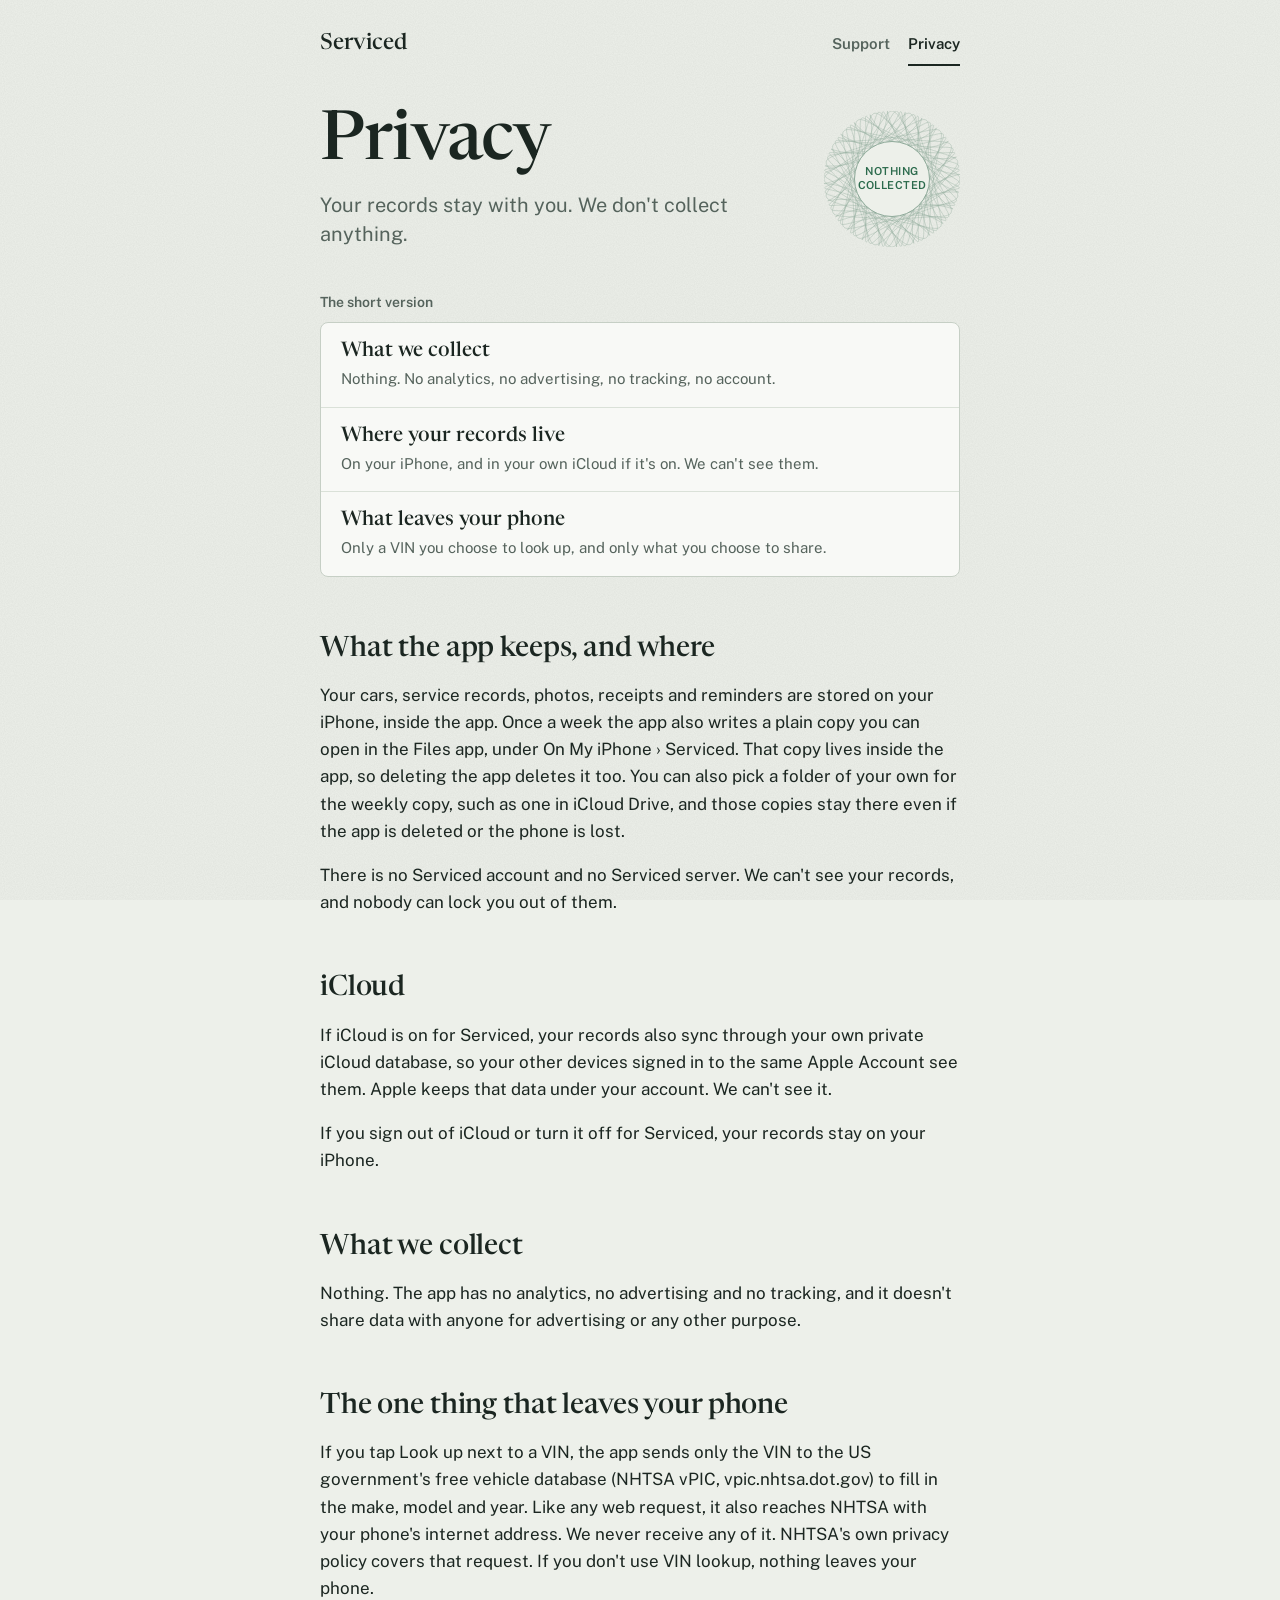
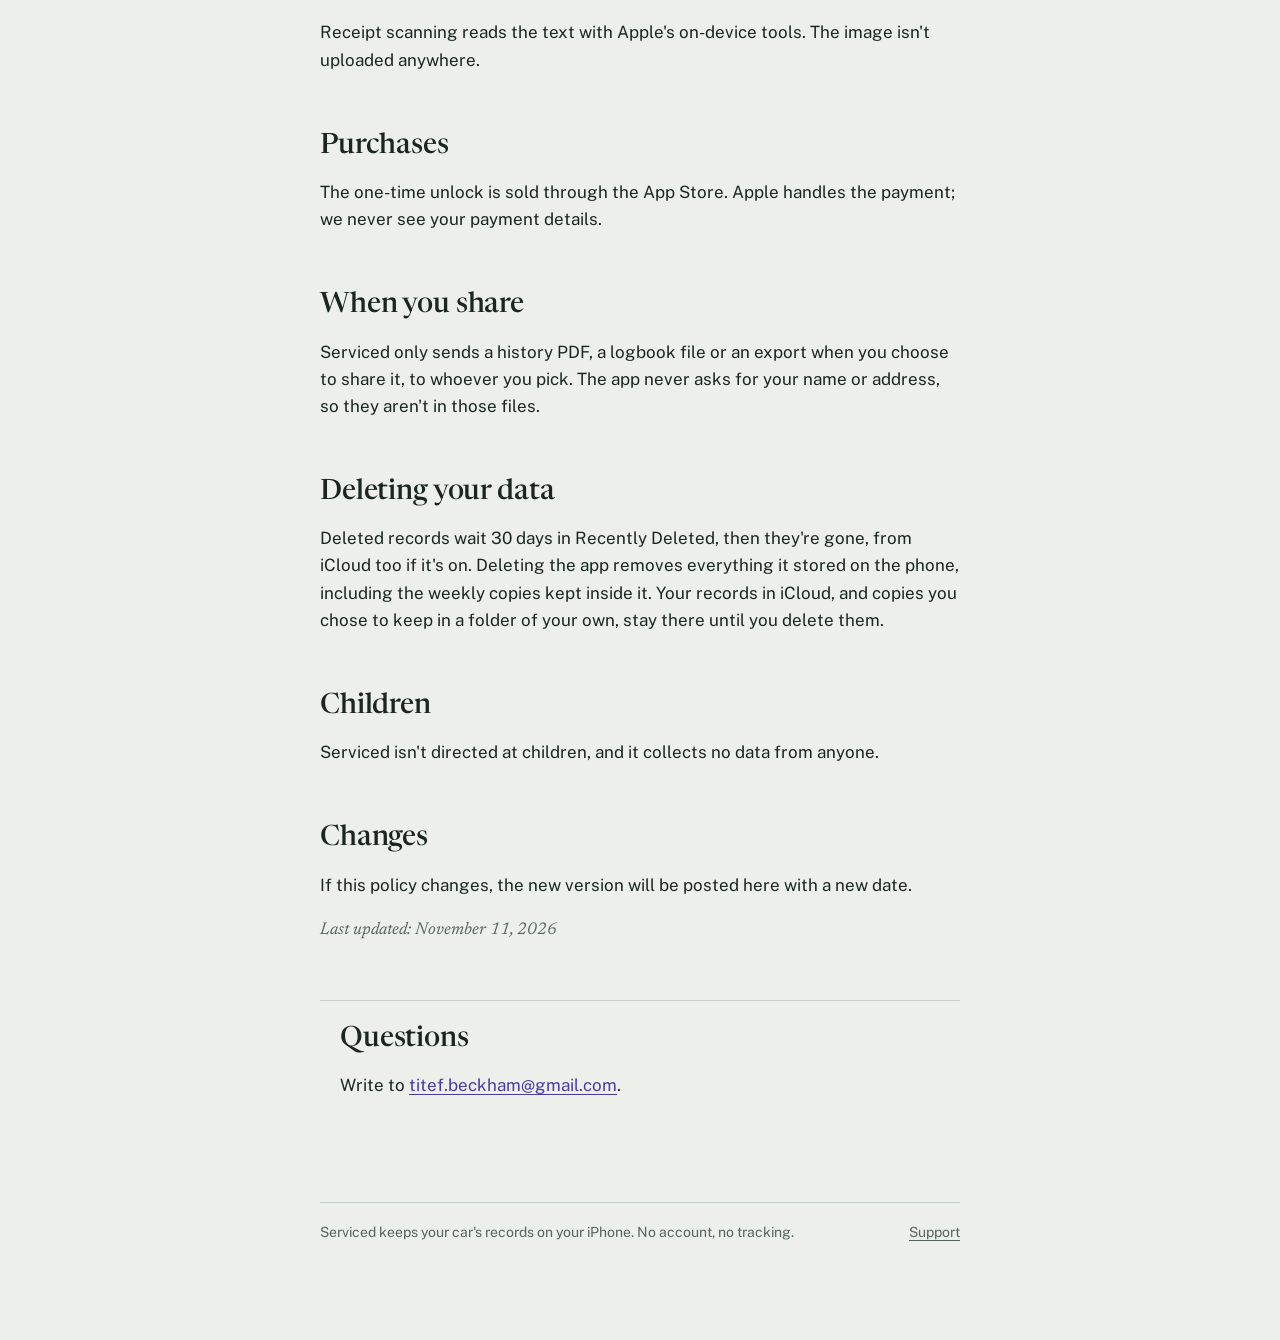
==== privacy/index.html @ 724553af "Serviced help and privacy pages Co-Authored-By: Claude Opus 5.5 <noreply@anthropic.com> Claude-Sessi" ====
<!doctype html>
<html lang="en">
<head>
  <meta charset="utf-8">
  <meta name="viewport" content="width=device-width, initial-scale=1">
  <title>Serviced privacy policy</title>
  <meta name="description" content="Serviced keeps your car's records on your iPhone. It collects nothing.">
  <link rel="preload" href="../assets/fonts/NewsreaderDisplay-Medium.woff2" as="font" type="font/woff2" crossorigin>
  <link rel="stylesheet" href="../assets/site.css">
</head>
<body>
  <div class="page">
    <header class="masthead">
      <a class="wordmark" href="../">Serviced</a>
      <nav aria-label="Pages">
        <a href="../support/">Support</a>
        <a href="../privacy/" aria-current="page">Privacy</a>
      </nav>
    </header>

    <main>
      <div class="title">
        <div>
          <h1>Privacy</h1>
          <p class="lede">Your records stay with you. We don't collect anything.</p>
        </div>
        <div class="seal" aria-hidden="true"><span>NOTHING<br>COLLECTED</span></div>
      </div>

      <h2 class="group">The short version</h2>
      <div class="sheet">
        <div class="fact">
          <strong>What we collect</strong>
          <span class="detail">Nothing. No analytics, no advertising, no tracking, no account.</span>
        </div>
        <div class="fact">
          <strong>Where your records live</strong>
          <span class="detail">On your iPhone, and in your own iCloud if it's on. We can't see them.</span>
        </div>
        <div class="fact">
          <strong>What leaves your phone</strong>
          <span class="detail">Only a VIN you choose to look up, and only what you choose to share.</span>
        </div>
      </div>

      <div class="prose">
        <h2>What the app keeps, and where</h2>
        <p>Your cars, service records, photos, receipts and reminders are stored on your iPhone, inside the app. Once a week the app also writes a plain copy you can open in the Files app, under On My iPhone&nbsp;› Serviced. That copy lives inside the app, so deleting the app deletes it too. You can also pick a folder of your own for the weekly copy, such as one in iCloud Drive, and those copies stay there even if the app is deleted or the phone is lost.</p>
        <p>There is no Serviced account and no Serviced server. We can't see your records, and nobody can lock you out of them.</p>

        <h2>iCloud</h2>
        <p>If iCloud is on for Serviced, your records also sync through your own private iCloud database, so your other devices signed in to the same Apple Account see them. Apple keeps that data under your account. We can't see it.</p>
        <p>If you sign out of iCloud or turn it off for Serviced, your records stay on your iPhone.</p>

        <h2>What we collect</h2>
        <p>Nothing. The app has no analytics, no advertising and no tracking, and it doesn't share data with anyone for advertising or any other purpose.</p>

        <h2>The one thing that leaves your phone</h2>
        <p>If you tap Look up next to a VIN, the app sends only the VIN to the US government's free vehicle database (NHTSA vPIC, vpic.nhtsa.dot.gov) to fill in the make, model and year. Like any web request, it also reaches NHTSA with your phone's internet address. We never receive any of it. NHTSA's own privacy policy covers that request. If you don't use VIN lookup, nothing leaves your phone.</p>
        <p>Receipt scanning reads the text with Apple's on-device tools. The image isn't uploaded anywhere.</p>

        <h2>Purchases</h2>
        <p>The one-time unlock is sold through the App Store. Apple handles the payment; we never see your payment details.</p>

        <h2>When you share</h2>
        <p>Serviced only sends a history PDF, a logbook file or an export when you choose to share it, to whoever you pick. The app never asks for your name or address, so they aren't in those files.</p>

        <h2>Deleting your data</h2>
        <p>Deleted records wait 30 days in Recently Deleted, then they're gone, from iCloud too if it's on. Deleting the app removes everything it stored on the phone, including the weekly copies kept inside it. Your records in iCloud, and copies you chose to keep in a folder of your own, stay there until you delete them.</p>

        <h2>Children</h2>
        <p>Serviced isn't directed at children, and it collects no data from anyone.</p>

        <h2>Changes</h2>
        <p>If this policy changes, the new version will be posted here with a new date.</p>

        <p class="updated">Last updated: November 11, 2026</p>
      </div>

      <section class="contact">
        <h2>Questions</h2>
        <p>Write to <a href="mailto:titef.beckham@gmail.com">titef.beckham@gmail.com</a>.</p>
      </section>
    </main>

    <footer>
      <span>Serviced keeps your car's records on your iPhone. No account, no tracking.</span>
      <a href="../support/">Support</a>
    </footer>
  </div>
</body>
</html>
---- assets/site.css ----
/* Serviced pages: the app's paper-and-ink logbook, set for reading. Colors match Theme.swift. */

@font-face { font-family: "Newsreader Display"; src: url("fonts/NewsreaderDisplay-Medium.woff2") format("woff2"); font-weight: 500; font-display: swap; }
@font-face { font-family: "Newsreader"; src: url("fonts/Newsreader-Regular.woff2") format("woff2"); font-weight: 400; font-display: swap; }
@font-face { font-family: "Newsreader"; src: url("fonts/Newsreader-Italic.woff2") format("woff2"); font-weight: 400; font-style: italic; font-display: swap; }
@font-face { font-family: "Public Sans"; src: url("fonts/PublicSans-Regular.woff2") format("woff2"); font-weight: 400; font-display: swap; }
@font-face { font-family: "Public Sans"; src: url("fonts/PublicSans-SemiBold.woff2") format("woff2"); font-weight: 600; font-display: swap; }

:root {
  color-scheme: light dark;
  --paper: #edf0ea;
  --sheet: #f8f9f6;
  --rule: #c6cfc5;
  --rule-soft: #dae1d8;
  --ink: #1b2621;
  --ink-soft: #55635c;
  --violet: #4a3a9f;
  --green: #2b6a4c;
  --guilloche: #8faa9a;
  --grain-opacity: 0.05;
}

@media (prefers-color-scheme: dark) {
  :root {
    --paper: #141916;
    --sheet: #1c221f;
    --rule: #343d38;
    --rule-soft: #29312c;
    --ink: #e4ece6;
    --ink-soft: #a7b3ac;
    --violet: #a99bff;
    --green: #6fd3a3;
    --guilloche: #4c6b5b;
    --grain-opacity: 0.08;
  }
}

* { box-sizing: border-box; }

html { -webkit-text-size-adjust: 100%; }

body {
  margin: 0;
  overflow-wrap: break-word;
  background-color: var(--paper);
  color: var(--ink);
  font: 400 1.0625rem/1.6 "Public Sans", -apple-system, sans-serif;
  font-feature-settings: "tnum" 0;
}

/* Paper grain, as on the app's pages. */
body::before {
  content: "";
  position: fixed;
  inset: 0;
  pointer-events: none;
  opacity: var(--grain-opacity);
  background-image: url("data:image/svg+xml,%3Csvg xmlns='http://www.w3.org/2000/svg' width='160' height='160'%3E%3Cfilter id='n'%3E%3CfeTurbulence type='fractalNoise' baseFrequency='.9' numOctaves='2' stitchTiles='stitch'/%3E%3CfeColorMatrix values='0 0 0 0 0 0 0 0 0 0 0 0 0 0 0 0 0 0 1 0'/%3E%3C/filter%3E%3Crect width='160' height='160' filter='url(%23n)'/%3E%3C/svg%3E");
}

::selection { background: color-mix(in srgb, var(--violet) 24%, transparent); }

a { color: var(--violet); text-underline-offset: 0.18em; text-decoration-thickness: 1px; }
a:hover { text-decoration-thickness: 2px; }
:focus-visible { outline: 2px solid var(--violet); outline-offset: 3px; border-radius: 3px; }

.page {
  position: relative;
  max-width: 44rem;
  margin: 0 auto;
  padding: 0 16px 72px;
}

@media (min-width: 720px) {
  .page { padding: 0 32px 96px; }
}

.masthead {
  display: flex;
  align-items: baseline;
  justify-content: space-between;
  gap: 16px;
  padding: 22px 0 0;
}

.wordmark {
  font: 500 1.375rem/1 "Newsreader Display", Georgia, serif;
  color: var(--ink);
  text-decoration: none;
}

.masthead nav { display: flex; gap: 18px; }
.masthead nav a {
  font-weight: 600;
  font-size: 0.9375rem;
  color: var(--ink-soft);
  text-decoration: none;
  padding: 10px 0;
}
.masthead nav a[aria-current="page"] { color: var(--ink); box-shadow: inset 0 -2px var(--ink); }

/* Title with the seal beside it, like the Records tab. */
.title {
  display: grid;
  grid-template-columns: minmax(0, 1fr) auto;
  align-items: center;
  gap: 12px;
  margin-top: 44px;
}

h1 {
  margin: 0;
  font: 500 clamp(2.6rem, 9vw, 4.25rem)/0.98 "Newsreader Display", Georgia, serif;
  letter-spacing: -0.015em;
}

.lede {
  margin: 14px 0 0;
  font-size: clamp(1.0625rem, 2.6vw, 1.25rem);
  line-height: 1.45;
  color: var(--ink-soft);
  max-width: 30em;
}

.seal {
  position: relative;
  width: clamp(92px, 22vw, 136px);
  aspect-ratio: 1;
  display: grid;
  place-items: center;
  animation: stamp 520ms cubic-bezier(0.2, 0.9, 0.25, 1.2) 120ms both;
}
.seal::before {
  content: "";
  position: absolute;
  inset: 0;
  background: var(--guilloche);
  -webkit-mask: url("seal.svg") center / contain no-repeat;
  mask: url("seal.svg") center / contain no-repeat;
}
.seal span {
  position: relative;
  display: grid;
  place-items: center;
  width: 56%;
  aspect-ratio: 1;
  border-radius: 50%;
  background: var(--paper);
  border: 1px solid var(--guilloche);
  color: var(--green);
  font: 600 clamp(0.47rem, 1.5vw, 0.6875rem)/1.25 "Public Sans", sans-serif;
  letter-spacing: 0.04em;
  text-align: center;
}

@keyframes stamp {
  from { opacity: 0; transform: scale(1.18) rotate(-10deg); }
  to { opacity: 1; transform: none; }
}

@media (prefers-reduced-motion: reduce) {
  .seal { animation: none; }
}

h2 {
  margin: 56px 0 12px;
  font: 500 1.75rem/1.15 "Newsreader Display", Georgia, serif;
  letter-spacing: -0.005em;
}

.group {
  margin: 44px 0 10px;
  font: 600 0.875rem/1.4 "Public Sans", sans-serif;
  letter-spacing: 0;
  color: var(--ink-soft);
}

/* A sheet of rows, like the app's safety box. */
.sheet {
  background: var(--sheet);
  border: 1px solid var(--rule);
  border-radius: 8px;
}
.sheet > * + * { border-top: 1px solid var(--rule-soft); }

.row { padding: 18px 20px 20px; }
.row h3 {
  margin: 0 0 6px;
  font: 500 1.3125rem/1.25 "Newsreader Display", Georgia, serif;
}
.row p { margin: 0; }
.row p + p { margin-top: 10px; }

/* Three short facts at the top of the privacy policy. */
.fact {
  display: grid;
  gap: 4px;
  padding: 16px 20px;
}
.fact strong { font: 500 1.25rem/1.25 "Newsreader Display", Georgia, serif; }
.fact .detail { color: var(--ink-soft); font-size: 0.9375rem; line-height: 1.5; }

/* What you tap in the app, set apart from the sentence around it. */
.path { font-weight: 600; }

.prose p, .prose li { max-width: 38em; }
.prose ul { padding-left: 1.2em; }
.prose li + li { margin-top: 6px; }

.contact {
  margin-top: 56px;
  padding: 22px 20px;
  border-top: 1px solid var(--rule);
}
.contact h2 { margin-top: 0; }

footer {
  margin-top: 64px;
  padding-top: 18px;
  border-top: 1px solid var(--rule);
  font-size: 0.875rem;
  color: var(--ink-soft);
  display: flex;
  flex-wrap: wrap;
  gap: 8px 20px;
  justify-content: space-between;
}
footer a { color: var(--ink-soft); }

.updated { font-family: "Newsreader", Georgia, serif; font-style: italic; color: var(--ink-soft); margin-top: 18px; }
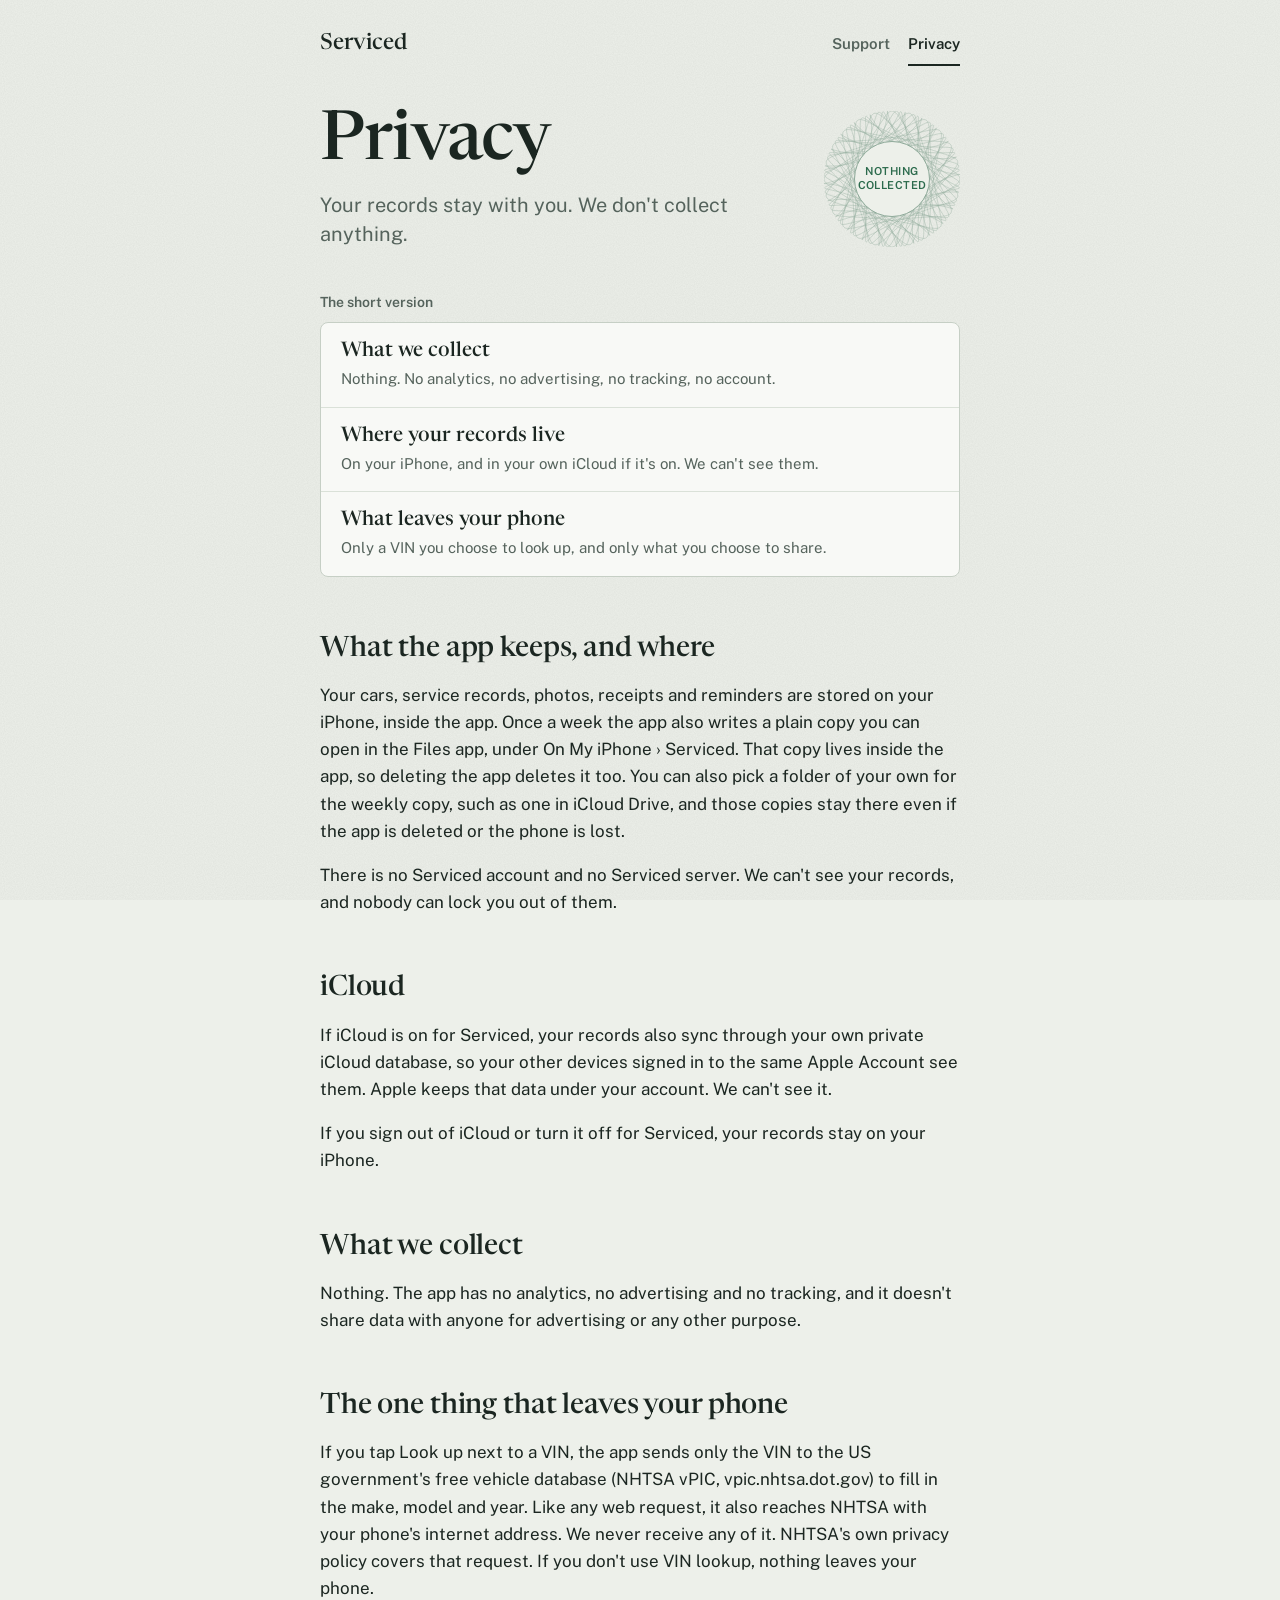
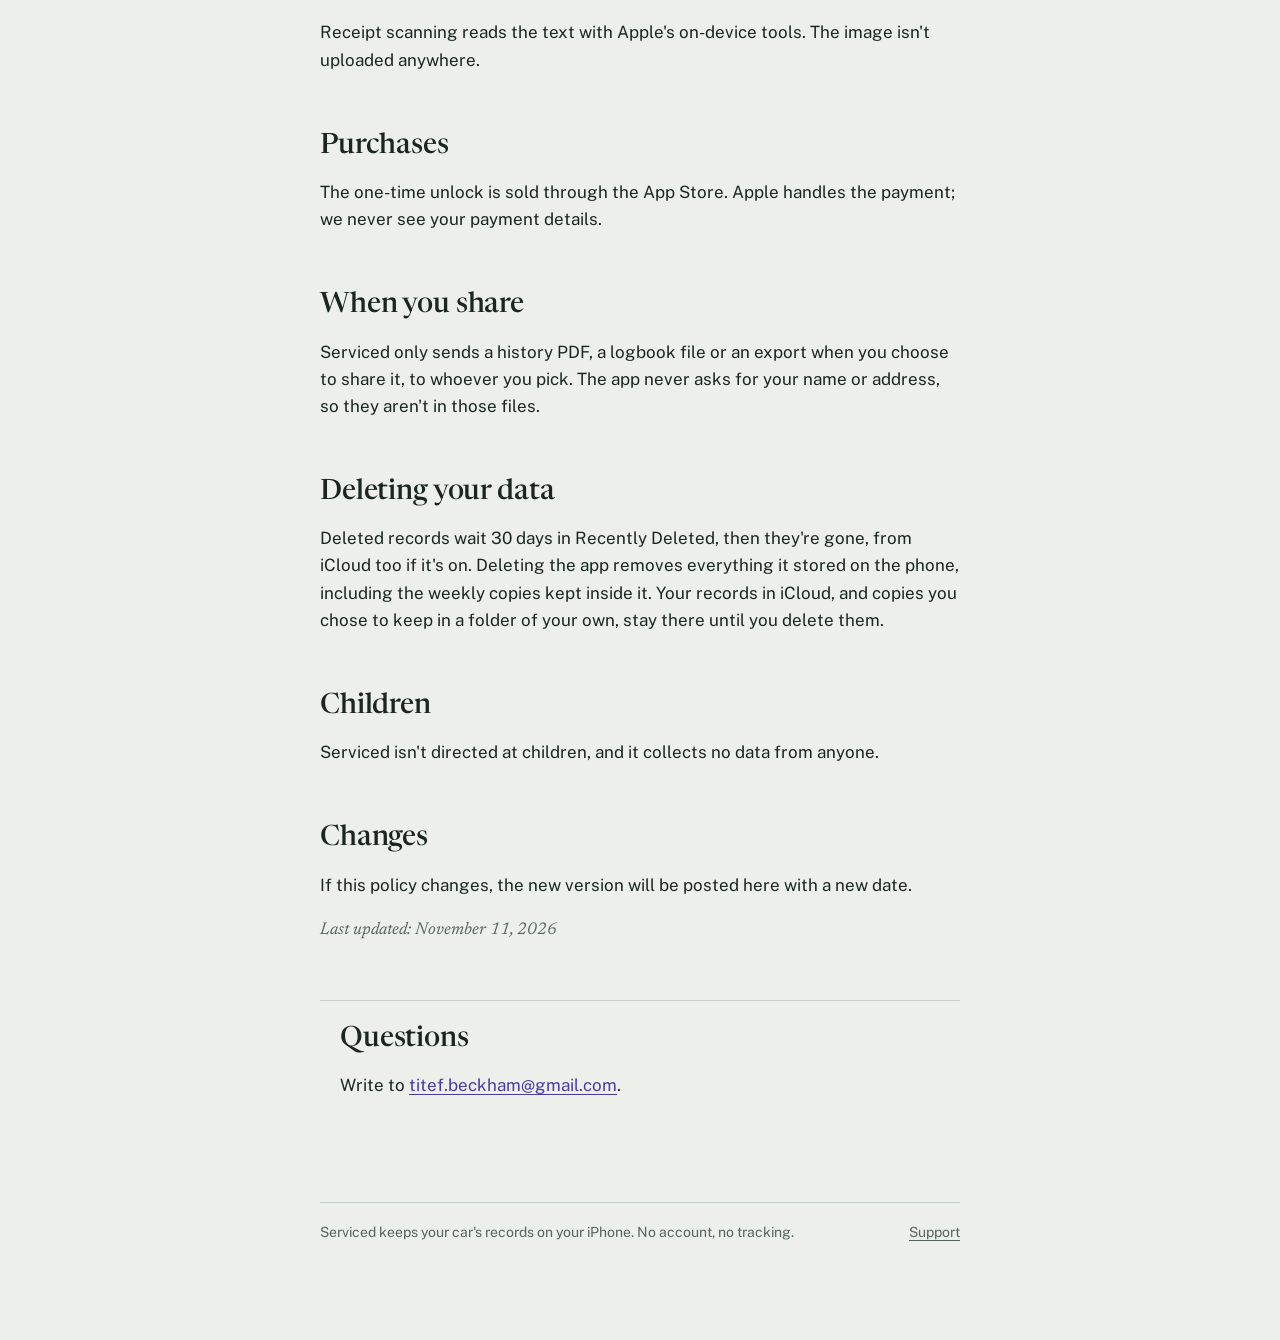
==== commit e199bcbf: "Link Serviced on the App Store The home page gets a button to the App Store listing, and every page " ====
--- a/privacy/index.html
+++ b/privacy/index.html
@@ -5,6 +5,7 @@
   <meta name="viewport" content="width=device-width, initial-scale=1">
   <title>Serviced privacy policy</title>
   <meta name="description" content="Serviced keeps your car's records on your iPhone. It collects nothing.">
+  <meta name="apple-itunes-app" content="app-id=6833724459">
   <link rel="preload" href="../assets/fonts/NewsreaderDisplay-Medium.woff2" as="font" type="font/woff2" crossorigin>
   <link rel="stylesheet" href="../assets/site.css">
 </head>
--- a/assets/site.css
+++ b/assets/site.css
@@ -158,8 +158,37 @@
   to { opacity: 1; transform: none; }
 }
 
+/* The way to the App Store, drawn like the app's ink button. */
+.get {
+  display: flex;
+  flex-wrap: wrap;
+  align-items: center;
+  gap: 12px 18px;
+  margin: 30px 0 0;
+}
+.store {
+  display: inline-flex;
+  align-items: center;
+  justify-content: center;
+  min-height: 54px;
+  padding: 0 24px;
+  border-radius: 12px;
+  background: var(--ink);
+  color: var(--paper);
+  font-weight: 600;
+  text-decoration: none;
+  transition: transform 120ms ease, opacity 120ms ease;
+}
+.store:hover { opacity: 0.9; }
+.store:active { opacity: 0.85; transform: scale(0.98); }
+.get span { color: var(--ink-soft); font-size: 0.9375rem; }
+@media (max-width: 519px) {
+  .store { flex: 1 1 100%; }
+}
+
 @media (prefers-reduced-motion: reduce) {
   .seal { animation: none; }
+  .store { transition: none; }
 }
 
 h2 {
